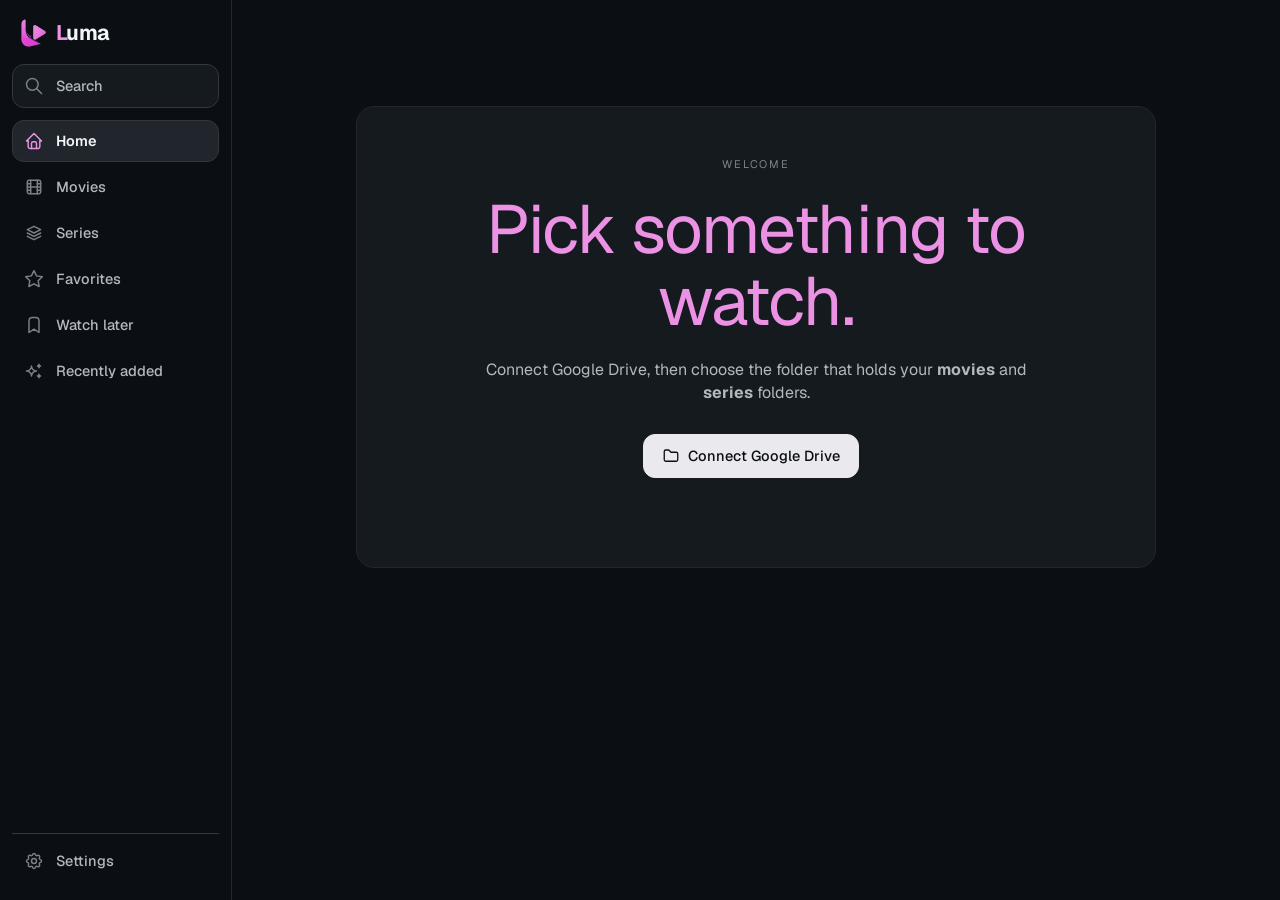
==== index.html @ e4c2c3e5 "feat: next episode button, Continue watching on Home, re-sync on return Co-Authored-By: Claude Opus " ====
<!doctype html>
<html lang="en">
<head>
<meta charset="utf-8">
<meta name="viewport" content="width=device-width, initial-scale=1, maximum-scale=1, viewport-fit=cover">
<title>Luma</title>
<!-- Added to the Home Screen it opens like an app: its own icon, full screen, no Safari bars. -->
<meta name="apple-mobile-web-app-capable" content="yes">
<meta name="mobile-web-app-capable" content="yes">
<meta name="apple-mobile-web-app-status-bar-style" content="black-translucent">
<meta name="apple-mobile-web-app-title" content="Luma">
<meta name="theme-color" content="#0b0f14">
<link rel="apple-touch-icon" href="icon-180.png">
<link rel="manifest" href="manifest.json">
<link rel="stylesheet" href="app.css?v=2">
<link rel="stylesheet" href="web.css?v=2">
</head>
<body>
<aside id="side"></aside>
<main id="main"></main>
<div id="modal"></div>
<div id="toast"></div>
<script src="https://accounts.google.com/gsi/client" async></script>
<script src="native.js?v=2"></script>
<script src="app.js?v=2"></script>
</body>
</html>
---- app.css ----
/* Luma (rebuilt from Extreme InfiniTV), desktop layout, for an old Android TV WebView.
   Colours are upstream's dark theme converted from oklch to hex; layout uses flexbox only
   (no grid, no flex gap, no aspect-ratio, no backdrop blur), which old Chromium supports. */

@font-face { font-family: Geist; font-weight: 400; src: url(fonts/geist-400.woff2) format("woff2"); }
@font-face { font-family: Geist; font-weight: 500; src: url(fonts/geist-500.woff2) format("woff2"); }
@font-face { font-family: Geist; font-weight: 600; src: url(fonts/geist-600.woff2) format("woff2"); }
@font-face { font-family: Geist; font-weight: 700; src: url(fonts/geist-700.woff2) format("woff2"); }

:root {
  --bg: #0b0f14;
  --surface: #151a1f;
  --surface-2: #21262c;
  --surface-3: #2e333a;
  --line: #33383f;
  --line-soft: #22272d;
  --fg: #f3f5f8;
  --fg-2: #b2b8be;
  --fg-3: #7b8187;
  /* The accent is set from Settings > Appearance (app.js applyAccent); these are the default. */
  --accent: #ec92e5;
  --accent-rgb: 236, 146, 229;
  --accent-soft: rgba(var(--accent-rgb), 0.18);
  /* Luma logo: shades of the accent (these are the default purple's; app.js applyAccent). */
  --lg1: #ea8ae2; --lg2: #e156d6; --lg3: #da2bcb;
  --lp1: #ea8ae2; --lp2: #e779de; --lp3: #e35fd8;
  --lsh: #dd40d0;
  --ok: #65d49e;
  --bad: #f08080;
}

* { box-sizing: border-box; }
html, body { margin: 0; height: 100%; overflow: hidden; }
body {
  display: flex;
  /* Transparent: MainActivity paints the same colour behind the page (the video sits between). */
  background: transparent;
  color: var(--fg);
  font: 400 15px/1.4 Geist, Roboto, "Noto Sans", "Noto Naskh Arabic", sans-serif;
  -webkit-font-smoothing: antialiased;
}
button, input { font: inherit; color: inherit; }
button { background: none; border: 0; padding: 0; cursor: pointer; text-align: left; }
.ic { width: 20px; height: 20px; flex: none; }
.ic.fill { fill: currentColor; }
::-webkit-scrollbar { width: 0; height: 0; }
.muted { color: var(--fg-3); }
.hidden { display: none !important; }


/* ---- sidebar ---- */
#side {
  width: 232px;
  flex: none;
  display: flex;
  flex-direction: column;
  padding: 18px 12px 14px;
  border-right: 1px solid var(--line-soft);
  background: var(--bg);
}
/* The name like the page titles: bold, with the first letter in the accent colour. */
.brand { display: flex; align-items: center; padding: 0 8px 16px; font-size: 21px; letter-spacing: -0.03em; }
.brand svg { height: 30px; width: 27px; margin-right: 9px; flex: none; }
.brand b { font-weight: 700; }
.brand b span { color: var(--accent); }

.nav {
  display: flex;
  align-items: center;
  width: 100%;
  height: 42px;
  padding: 0 11px;
  margin-bottom: 4px;
  border: 1px solid transparent;
  border-radius: 12px;
  color: var(--fg-2);
  font-size: 14.5px;
  font-weight: 500;
}
.nav .ic { margin-right: 12px; color: var(--fg-3); }
.nav.on { background: var(--surface-2); border-color: var(--line); color: var(--fg); font-weight: 600; }
.nav.on .ic { color: var(--accent); }
.nav:active { background: var(--surface-2); color: var(--fg); }
.nav.search-btn { border-color: var(--line); background: var(--surface); margin-bottom: 12px; height: 44px; }
.nav.search-btn .kbd { margin-left: auto; font-size: 11px; color: var(--fg-3); border: 1px solid var(--line); border-radius: 5px; padding: 1px 6px; }
.side-fill { flex: 1; }
.provider { height: 46px; background: var(--surface); border-color: var(--line); color: var(--fg); font-weight: 600; font-size: 14px; }
.provider .xt, .xt {
  display: inline-block; font-size: 10px; font-weight: 600; letter-spacing: 0.04em; color: var(--fg-2);
  border: 1px solid var(--line); border-radius: 6px; padding: 2px 5px; margin-right: 10px;
}
.provider .name { flex: 1; overflow: hidden; white-space: nowrap; text-overflow: ellipsis; }
.provider .ic { margin: 0; width: 16px; }
.side-sep { border-top: 1px solid var(--line); margin: 8px 0 6px; }

/* ---- main ---- */
#main {
  flex: 1;
  height: 100%;
  overflow-y: auto;
  overflow-x: hidden;
  padding: 26px 32px 40px;
  position: relative;
  background: radial-gradient(ellipse 60% 220px at 30% 0, rgba(var(--accent-rgb), 0.09), transparent);
}
#main.v-home { background: var(--bg); }

h1.ttl { font-size: 50px; line-height: 1.05; font-weight: 700; letter-spacing: -0.035em; margin: 6px 0 8px; }
h1.ttl span { color: var(--accent); }
.sub { color: var(--fg-2); font-size: 15px; margin: 0 0 18px; max-width: 560px; }
.sub b { color: var(--fg); font-weight: 600; }
.sub .sep { display: inline-block; width: 1px; height: 12px; background: var(--line); margin: 0 12px; vertical-align: middle; }
h2 { font-size: 24px; font-weight: 700; letter-spacing: -0.02em; margin: 0; }
.sec-h { display: flex; align-items: center; justify-content: space-between; margin: 26px 0 14px; }
.link { font-size: 13px; color: var(--fg-3); padding: 4px 8px; border-radius: 8px; }

/* ---- controls ---- */
.filters { display: flex; margin-bottom: 12px; }
.filters > * { margin-right: 12px; }
.filters > *:last-child { margin-right: 0; }
.sel, .box {
  display: flex; align-items: center; height: 44px; padding: 0 14px;
  background: var(--surface); border: 1px solid var(--line); border-radius: 12px; font-size: 14.5px;
  white-space: nowrap; overflow: hidden;
}
.sel .lbl { color: var(--fg-3); margin-right: 8px; }
.sel .val { flex: 1; overflow: hidden; text-overflow: ellipsis; font-weight: 500; }
.sel .ic { width: 16px; margin-left: 8px; color: var(--fg-3); }
.sel.w1 { width: 320px; }
.box { flex: 1; padding: 0; }
.box .ic { width: 18px; margin: 0 10px 0 14px; color: var(--fg-3); }
.box input { flex: 1; height: 100%; background: none; border: 0; outline: none; font-size: 14.5px; padding-right: 14px; }
.box input::-webkit-input-placeholder { color: var(--fg-3); }
.box:focus-within { border-color: var(--accent); }
.box input:focus { box-shadow: none; }
.count { font-size: 12.5px; color: var(--fg-3); margin: 4px 0 14px 4px; }

.btn {
  display: inline-flex; align-items: center; height: 44px; padding: 0 18px; margin-right: 10px;
  border-radius: 12px; border: 1px solid var(--line); background: var(--surface); font-weight: 500; font-size: 14.5px;
}
.btn .ic { width: 18px; margin-right: 8px; }
.btn.primary { background: #e9e9ee; color: #0b0f14; border-color: #e9e9ee; }
.btn.danger { color: var(--bad); }
.btn.on { color: var(--accent); }

.chips { display: flex; margin: 0 0 16px; }
.chip {
  height: 34px; padding: 0 14px; margin-right: 8px; border-radius: 17px; border: 1px solid var(--line);
  background: var(--surface); font-size: 14px; display: flex; align-items: center;
}
.chip .n { color: var(--fg-3); margin-left: 8px; }
.chip.on { border-color: var(--accent); background: var(--accent-soft); color: var(--fg); }
.chip.on .n { color: var(--accent); }

.panel { background: var(--surface); border: 1px solid var(--line-soft); border-radius: 18px; }
.empty { padding: 26px 22px; color: var(--fg-2); font-size: 14.5px; }

/* ---- poster cards ---- */
.grid { display: flex; flex-wrap: wrap; }
.card {
  width: calc((100% - 64px) / 5); margin: 0 16px 18px 0; border-radius: 12px; overflow: hidden;
  background: var(--surface-2); border: 1px solid var(--line-soft); position: relative;
  -webkit-transition: -webkit-transform 0.12s ease-out; transition: transform 0.12s ease-out;
}
.grid .card:nth-child(5n) { margin-right: 0; }
.card:active { -webkit-transform: scale(0.97); transform: scale(0.97); }
.poster { position: relative; padding-top: 150%; background: var(--surface-3); overflow: hidden; }
.poster img, .poster .ph { position: absolute; left: 0; top: 0; width: 100%; height: 100%; }
.poster img { object-fit: cover; }
.poster .ph { display: flex; align-items: center; justify-content: center; font-size: 40px; font-weight: 700; color: var(--fg-3); }
.card.sq .poster { padding-top: 62%; background: #0f1318; }
.card.sq .poster img { object-fit: contain; padding: 14px; }
.rate {
  position: absolute; left: 8px; bottom: 8px; display: flex; align-items: center; height: 22px; padding: 0 7px;
  border-radius: 7px; background: rgba(11, 15, 20, 0.82); font-size: 12px; font-weight: 600;
}
.rate .ic { width: 11px; height: 11px; color: var(--accent); margin-right: 4px; }
.badge {
  position: absolute; left: 8px; top: 8px; height: 20px; line-height: 20px; padding: 0 7px; border-radius: 6px;
  background: rgba(11, 15, 20, 0.85); border: 1px solid var(--line); font-size: 10px; font-weight: 700; letter-spacing: 0.05em;
}
.prog { position: absolute; left: 0; right: 0; bottom: 0; height: 3px; background: rgba(255, 255, 255, 0.15); }
.prog i { display: block; height: 100%; background: var(--accent); }
.card .meta { padding: 8px 10px 9px; background: var(--surface-2); }
.card .t { font-size: 14px; font-weight: 600; white-space: nowrap; overflow: hidden; text-overflow: ellipsis; }
.card .s { font-size: 11px; color: var(--fg-3); white-space: nowrap; overflow: hidden; text-overflow: ellipsis; text-transform: uppercase; margin-top: 1px; }

.rail { display: flex; overflow-x: auto; overflow-y: hidden; padding: 6px 4px 12px; margin: -6px -4px 0; }
.rail .card { width: 176px; flex: none; margin: 0 14px 0 0; }

/* ---- home ---- */
.hero { display: flex; height: 360px; }
.tile { position: relative; border-radius: 18px; background: var(--surface); border: 1px solid var(--line); overflow: hidden; display: block; width: 100%; }
.tile:active { background: var(--surface-2); }
.hero .big { flex: 1.7; margin-right: 16px; padding: 44px 44px 40px; }
.hero .side { flex: 1; display: flex; flex-direction: column; }
.hero .side .tile { flex: 1; padding: 24px 24px; }
.hero .side .tile:first-child { margin-bottom: 16px; }
.tile .eyebrow { position: absolute; right: 44px; top: 44px; font-size: 11px; letter-spacing: 0.18em; color: var(--fg-3); text-transform: uppercase; }
.tile .big-ic { width: 76px; height: 76px; color: var(--fg-3); stroke-width: 1.2; }
.tile .h { font-size: 84px; font-weight: 700; letter-spacing: -0.04em; line-height: 1; margin-top: 52px; }
.tile .p { color: var(--fg-2); font-size: 15px; margin-top: 18px; }
.side .tile .ic { width: 34px; height: 34px; color: var(--fg-3); stroke-width: 1.3; }
.side .tile .h { font-size: 40px; margin-top: 16px; }
.side .tile .p { font-size: 13.5px; margin-top: 4px; }

.welcome { max-width: 800px; margin: 80px auto 0; text-align: center; padding: 50px 60px 44px; }
.welcome .eyebrow { font-size: 11px; letter-spacing: 0.18em; color: var(--fg-3); }
.welcome .big { font-size: 68px; line-height: 1.05; color: var(--accent); letter-spacing: -0.02em; margin: 22px 0 22px; font-weight: 400; }
.welcome p { color: var(--fg-2); font-size: 16px; margin: 0 auto 30px; max-width: 580px; }
.welcome .fine { font-size: 12px; color: var(--fg-3); margin-top: 28px; }



/* ---- detail ---- */
.detail { position: relative; margin: -26px -32px 0; padding: 40px 32px 0; min-height: 420px; }
.backdrop { position: absolute; left: 0; top: 0; right: 0; height: 420px; overflow: hidden; }
.backdrop img { width: 100%; height: 100%; object-fit: cover; opacity: 0.35; }
.backdrop:after { content: ""; position: absolute; left: 0; right: 0; top: 0; bottom: 0; background: linear-gradient(to bottom, rgba(11, 15, 20, 0.2), var(--bg) 96%); }
.dwrap { position: relative; display: flex; }
.dposter { width: 230px; flex: none; margin-right: 34px; border-radius: 14px; overflow: hidden; border: 1px solid var(--line); background: var(--surface-3); }
.dinfo { flex: 1; min-width: 0; padding-top: 6px; }
.dinfo h1 { font-size: 40px; line-height: 1.1; letter-spacing: -0.03em; margin: 0 0 10px; font-weight: 700; }
.dmeta { color: var(--fg-2); font-size: 14px; margin-bottom: 18px; }
.dmeta span { margin-right: 14px; }
.dmeta .ic { width: 13px; height: 13px; color: var(--accent); vertical-align: -1px; }
.dacts { margin-bottom: 18px; }
.plot { color: var(--fg-2); font-size: 15px; line-height: 1.55; max-width: 780px; margin-bottom: 12px; }
.facts { font-size: 13.5px; color: var(--fg-3); max-width: 780px; }
.facts b { color: var(--fg-2); font-weight: 500; }
.seasons { display: flex; flex-wrap: wrap; margin: 26px 0 10px; }
.seasons .chip { margin-bottom: 8px; }
.ep { display: flex; align-items: center; padding: 10px; border-radius: 12px; margin-bottom: 6px; background: var(--surface); border: 1px solid var(--line-soft); }
.ep:active { background: var(--surface-2); }
.ep .th { width: 150px; height: 84px; flex: none; border-radius: 8px; overflow: hidden; background: var(--surface-3); margin-right: 16px; position: relative; }
.ep .th img { width: 100%; height: 100%; object-fit: cover; }
.ep .no { font-size: 12px; color: var(--fg-3); font-weight: 600; letter-spacing: 0.05em; }
.ep .nm { font-size: 15px; font-weight: 600; margin: 2px 0 3px; }
.ep .fn { font-size: 11.5px; color: var(--fg-3); opacity: 0.7; margin-top: 4px; font-family: ui-monospace, monospace; white-space: nowrap; overflow: hidden; text-overflow: ellipsis; }
.ep .pl { font-size: 12.5px; color: var(--fg-3); max-height: 36px; overflow: hidden; }
.ep.last .no { color: var(--accent); }

/* ---- search ---- */
.bigsearch { height: 58px; border-radius: 14px; margin-bottom: 14px; }
.bigsearch input { font-size: 17px; }
.sres-h { display: flex; align-items: baseline; margin: 18px 0 12px; }
.sres-h h2 { font-size: 19px; margin-right: 10px; }
.sres-h span { color: var(--fg-3); font-size: 13px; }
.hint { text-align: center; color: var(--fg-2); margin-top: 60px; font-size: 16px; }
.hint small { display: block; color: var(--fg-3); font-size: 12px; margin-top: 6px; }

/* ---- settings ---- */
.set { max-width: 760px; }
.set h2 { margin: 28px 0 12px; }
.set .panel { padding: 20px 22px; }
.acct { display: flex; align-items: center; padding: 14px 16px; border: 1px solid var(--line); border-left: 3px solid var(--accent); border-radius: 12px; background: var(--bg); margin-bottom: 16px; }
.acct .xt { padding: 6px 12px; background: var(--accent-soft); color: var(--accent); border-color: transparent; margin-right: 14px; }
.acct .n { font-weight: 600; }
.acct .u { font-family: monospace; font-size: 12px; color: var(--fg-3); }
.acct .e { font-size: 12px; color: var(--fg-3); }
.setrow { display: flex; align-items: center; justify-content: space-between; padding: 12px 0; border-bottom: 1px solid var(--line-soft); }
.setrow:last-child { border-bottom: 0; }
.setrow .l b { display: block; font-weight: 600; }
.setrow .l small { color: var(--fg-3); font-size: 12.5px; }
.seg { display: flex; background: var(--bg); border: 1px solid var(--line); border-radius: 12px; padding: 3px; }
.seg .btn { height: 36px; margin: 0; border: 0; background: none; }
.seg .btn.on { background: var(--accent-soft); color: var(--accent); }
.kv { font-size: 13.5px; color: var(--fg-2); padding: 3px 0; word-break: break-all; }
.kv b { color: var(--fg); font-weight: 500; }

/* ---- modal picker, toast ---- */
#modal { display: none; position: fixed; left: 0; top: 0; right: 0; bottom: 0; background: rgba(0, 0, 0, 0.6); z-index: 10; }
.sheet { position: absolute; left: 50%; top: 50%; width: 520px; margin-left: -260px; height: 560px; margin-top: -280px; display: flex; flex-direction: column; background: var(--surface); border: 1px solid var(--line); border-radius: 18px; padding: 18px 14px 14px; }
.sheet .h { font-size: 18px; font-weight: 700; padding: 0 8px 12px; }
.sheet .opts { flex: 1; overflow-y: auto; }
.sheet.dlg { width: 440px; margin-left: -220px; height: auto; margin-top: -100px; padding: 24px 24px 22px; }
.sheet.dlg .h { padding: 0 0 6px; font-size: 20px; }
.sheet.dlg p { margin: 0 0 22px; color: var(--fg-2); font-size: 15px; }
.dlg-btns { display: flex; }
.dlg-btns .btn { flex: 1; justify-content: center; }
.dlg-btns .btn:last-child { margin-right: 0; }
.sheet.mgr { width: 700px; margin-left: -350px; height: 620px; margin-top: -310px; padding: 20px 18px 16px; }
.mgr .box { flex: none; height: 44px; margin: 0 4px 12px; }
.mgr .chips { margin: 0 4px 10px; }
.mgr .dlg-btns { margin-top: 12px; }
.mrow { display: flex; align-items: center; padding: 7px 10px; border-radius: 10px; margin-bottom: 2px; }
.mrow:active { background: var(--surface-2); }
.ck {
  width: 22px; height: 22px; flex: none; margin-right: 12px; border: 2px solid var(--line); border-radius: 6px;
  display: flex; align-items: center; justify-content: center; font-size: 14px; font-weight: 700; color: transparent;
}
.mrow.on .ck { background: var(--accent); border-color: var(--accent); color: #0b0f14; }
.mth { width: 34px; height: 50px; flex: none; margin-right: 12px; border-radius: 6px; overflow: hidden; background: var(--surface-3); }
.mth img { width: 100%; height: 100%; object-fit: cover; }
.mrow.l .mth { width: 50px; height: 36px; background: #0f1318; }
.mrow.l .mth img { object-fit: contain; padding: 3px; }
.mnm { flex: 1; min-width: 0; font-size: 14.5px; font-weight: 600; white-space: nowrap; overflow: hidden; text-overflow: ellipsis; }
.mkd { flex: none; margin-left: 12px; font-size: 12px; color: var(--fg-3); }
.opt { display: block; width: 100%; padding: 11px 12px; border-radius: 10px; font-size: 15px; white-space: nowrap; overflow: hidden; text-overflow: ellipsis; }
.opt:active { background: var(--surface-2); }
.opt.on { color: var(--accent); font-weight: 600; }
#toast {
  position: fixed; left: 50%; bottom: 36px; width: 560px; margin-left: -280px; text-align: center; z-index: 20;
  padding: 12px 18px; border-radius: 12px; background: var(--surface-2); border: 1px solid var(--line);
  font-size: 14.5px; opacity: 0; -webkit-transition: opacity 0.2s; transition: opacity 0.2s; pointer-events: none;
}
#toast.show { opacity: 1; }
.spin { color: var(--fg-3); padding: 30px 4px; font-size: 14.5px; }

/* ---- accent swatches (Settings > Appearance) ---- */
.swatches { display: flex; }
.sw { width: 34px; height: 34px; border-radius: 17px; margin-left: 10px; border: 3px solid var(--surface); box-shadow: 0 0 0 1px var(--line); }
.sw.on { box-shadow: 0 0 0 2px var(--fg); }
.sw.f:active { box-shadow: 0 0 0 3px var(--fg); }

/* ---- who's watching ---- */
.who { max-width: 640px; padding: 26px 28px; margin-top: 10px; }
.who .chips { flex-wrap: wrap; margin-bottom: 18px; min-height: 40px; }
.who .chip .ic { width: 16px; height: 16px; margin-right: 6px; }
.who .box { margin-bottom: 6px; }
.who .err { color: var(--bad); font-size: 14px; min-height: 20px; margin-bottom: 12px; }
.rename { display: flex; align-items: center; margin-top: 16px; }
.rename .box { flex: 1; max-width: 420px; margin-right: 12px; }
.set .err { color: var(--bad); font-size: 14px; min-height: 20px; margin: 8px 0 4px; }
.who-btns { display: flex; }
.who-btns .btn { margin-right: 12px; }
---- web.css ----
/* Luma Drive on the web. app.css is the Android app's, for a 1280px landscape page; this adds
   what the app drew natively there (the page background, the player, the sign-in box), the
   iPhone's safe areas (notch, home bar), and a phone layout. */

html { background: var(--bg); }
body { padding-left: env(safe-area-inset-left); padding-right: env(safe-area-inset-right); }
#side { padding-top: calc(18px + env(safe-area-inset-top)); overflow-y: auto; }
#main { padding-top: calc(26px + env(safe-area-inset-top)); }
/* Safari zooms into any text field under 16px; keep them at 16. */
.box input, .bigsearch input { font-size: 16px; }

/* ---- player: Safari's own video, on a black page with the title and a close button ---- */
#player { display: none; position: fixed; left: 0; top: 0; right: 0; bottom: 0; z-index: 40; background: #000; flex-direction: column; }
#player .pbar {
  display: flex; align-items: center; flex: none;
  padding: calc(8px + env(safe-area-inset-top)) calc(12px + env(safe-area-inset-right)) 8px calc(16px + env(safe-area-inset-left));
}
#player .ptitle { flex: 1; min-width: 0; color: #fff; font-weight: 600; font-size: 15px; white-space: nowrap; overflow: hidden; text-overflow: ellipsis; }
#player .pnext { flex: none; height: 40px; padding: 0 14px; margin: 0 10px; border-radius: 20px; background: rgba(255, 255, 255, 0.12); color: #fff; font-size: 14px; font-weight: 600; white-space: nowrap; }
#player .pclose { flex: none; width: 44px; height: 44px; border-radius: 22px; background: rgba(255, 255, 255, 0.12); color: #fff; font-size: 18px; text-align: center; }
#player video { flex: 1; min-height: 0; width: 100%; padding-bottom: env(safe-area-inset-bottom); }

/* ---- "Continue with Google" (the sign-in lasts an hour) ---- */
#gate { display: none; position: fixed; left: 0; top: 0; right: 0; bottom: 0; z-index: 60; background: rgba(0, 0, 0, 0.7); align-items: center; justify-content: center; padding: 16px; }
.gate-box { width: 100%; max-width: 420px; background: var(--surface); border: 1px solid var(--line); border-radius: 18px; padding: 24px; }
.gate-box .h { font-size: 20px; font-weight: 700; margin-bottom: 6px; }
.gate-box p { color: var(--fg-2); margin: 0 0 20px; font-size: 15px; }
.gate-box .btn { margin: 0; }

/* ---- phone: the sidebar becomes a bottom bar, grids get fewer columns ---- */
@media (max-width: 820px), (max-height: 500px) {
  body { flex-direction: column; }
  #main { padding: calc(16px + env(safe-area-inset-top)) 16px calc(84px + env(safe-area-inset-bottom)); }

  #side {
    position: fixed; left: 0; right: 0; bottom: 0; z-index: 30; width: auto; height: auto; overflow: visible;
    flex-direction: row; padding: 4px calc(4px + env(safe-area-inset-right)) calc(4px + env(safe-area-inset-bottom)) calc(4px + env(safe-area-inset-left));
    border-right: 0; border-top: 1px solid var(--line-soft); background: rgba(11, 15, 20, 0.97);
  }
  #side .brand, #side .side-fill, #side .side-sep, #side .provider, #side [data-go="recent"] { display: none; }
  #side .nav, #side .nav.search-btn {
    flex: 1; min-width: 0; flex-direction: column; justify-content: center; height: 54px; margin: 0; padding: 0;
    border: 0; background: none; font-size: 10.5px; font-weight: 500; text-align: center; white-space: nowrap;
  }
  #side .nav .ic { margin: 0 0 3px; width: 22px; height: 22px; }
  #side .nav.on { background: none; color: var(--accent); }
  #side .nav.search-btn { order: 2; }
  #side [data-go="home"] { order: 1; }
  #side [data-go="movies"] { order: 3; }
  #side [data-go="series"] { order: 4; }
  #side [data-go="favorites"] { order: 5; }
  #side [data-go="later"] { order: 6; }
  #side [data-go="settings"] { order: 7; }

  h1.ttl { font-size: 34px; }
  .sub { font-size: 14px; }
  h2 { font-size: 20px; }

  .hero { flex-direction: column; height: auto; }
  .hero .big { margin: 0 0 12px; padding: 22px; }
  .tile .eyebrow { position: static; margin-bottom: 14px; }
  .tile .big-ic { width: 44px; height: 44px; }
  .tile .h { font-size: 44px; margin-top: 12px; }
  .tile .p { margin-top: 8px; }
  .hero .side { flex-direction: row; }
  .hero .side .tile { padding: 16px; }
  .hero .side .tile:first-child { margin: 0 12px 0 0; }
  .side .tile .h { font-size: 24px; margin-top: 10px; }
  .side .tile .p { display: none; }

  .rail .card { width: 118px; margin-right: 10px; }
  .card { width: calc((100% - 20px) / 3); margin: 0 10px 12px 0; }
  .grid .card:nth-child(5n) { margin-right: 10px; }
  .grid .card:nth-child(3n) { margin-right: 0; }
  .card .meta { padding: 6px 8px 7px; }
  .card .t { font-size: 12.5px; }
  .card .s { font-size: 10px; }
  .poster .ph { font-size: 28px; }

  .filters { flex-wrap: wrap; }
  .filters > * { margin: 0 8px 8px 0; }
  .sel.w1 { width: auto; flex: 1; }
  .filters .box { flex-basis: 100%; order: 3; margin-right: 0; }

  .detail { margin: calc(-16px - env(safe-area-inset-top)) -16px 0; padding: calc(20px + env(safe-area-inset-top)) 16px 0; min-height: 0; }
  .backdrop { height: 300px; }
  .dposter { width: 110px; margin-right: 14px; align-self: flex-start; }
  .dinfo h1 { font-size: 24px; }
  .dmeta { font-size: 12.5px; margin-bottom: 12px; }
  .dmeta span { display: inline-block; margin-right: 10px; }
  .dacts { display: flex; flex-wrap: wrap; }
  .dacts .btn { height: 38px; padding: 0 12px; margin: 0 8px 8px 0; font-size: 13.5px; }
  .plot { font-size: 14px; }
  .seasons { flex-wrap: nowrap; overflow-x: auto; margin: 18px 0 8px; }
  .seasons .chip { flex: none; }
  .ep .th { width: 112px; height: 63px; margin-right: 12px; }
  .ep .nm { font-size: 14px; }
  .ep .pl { font-size: 12px; }

  .welcome { margin: 30px auto 0; padding: 30px 20px; }
  .welcome .big { font-size: 40px; }

  .set .panel { padding: 16px; }
  .set .btn { margin-bottom: 8px; }
  .setrow { flex-wrap: wrap; }
  .swatches { flex-wrap: wrap; margin-top: 10px; }
  .sw { margin: 0 8px 8px 0; }
  .rename { flex-wrap: wrap; }
  .rename .box { flex-basis: 100%; max-width: none; margin: 0 0 8px; }
  .who { padding: 18px 16px; }
  .who-btns { flex-wrap: wrap; }
  .who-btns .btn { margin-bottom: 8px; }

  .chips { flex-wrap: wrap; }
  .chip { margin-bottom: 8px; }
  .sheet, .sheet.mgr { left: 16px; right: 16px; width: auto; margin: 0; top: 12vh; height: 76vh; }
  .sheet.dlg { left: 16px; right: 16px; width: auto; margin: 0; top: 30vh; height: auto; }
  #toast { left: 16px; right: 16px; width: auto; margin-left: 0; bottom: calc(76px + env(safe-area-inset-bottom)); }
}

/* Phone on its side: wider, so five posters a row again. */
@media (max-height: 500px) and (min-width: 600px) {
  .card { width: calc((100% - 40px) / 5); }
  .grid .card:nth-child(3n) { margin-right: 10px; }
  .grid .card:nth-child(5n) { margin-right: 0; }
  .hero { flex-direction: row; }
  .hero .big { margin: 0 12px 0 0; }
  .hero .side { flex-direction: column; }
  .hero .side .tile:first-child { margin: 0 0 12px; }
}
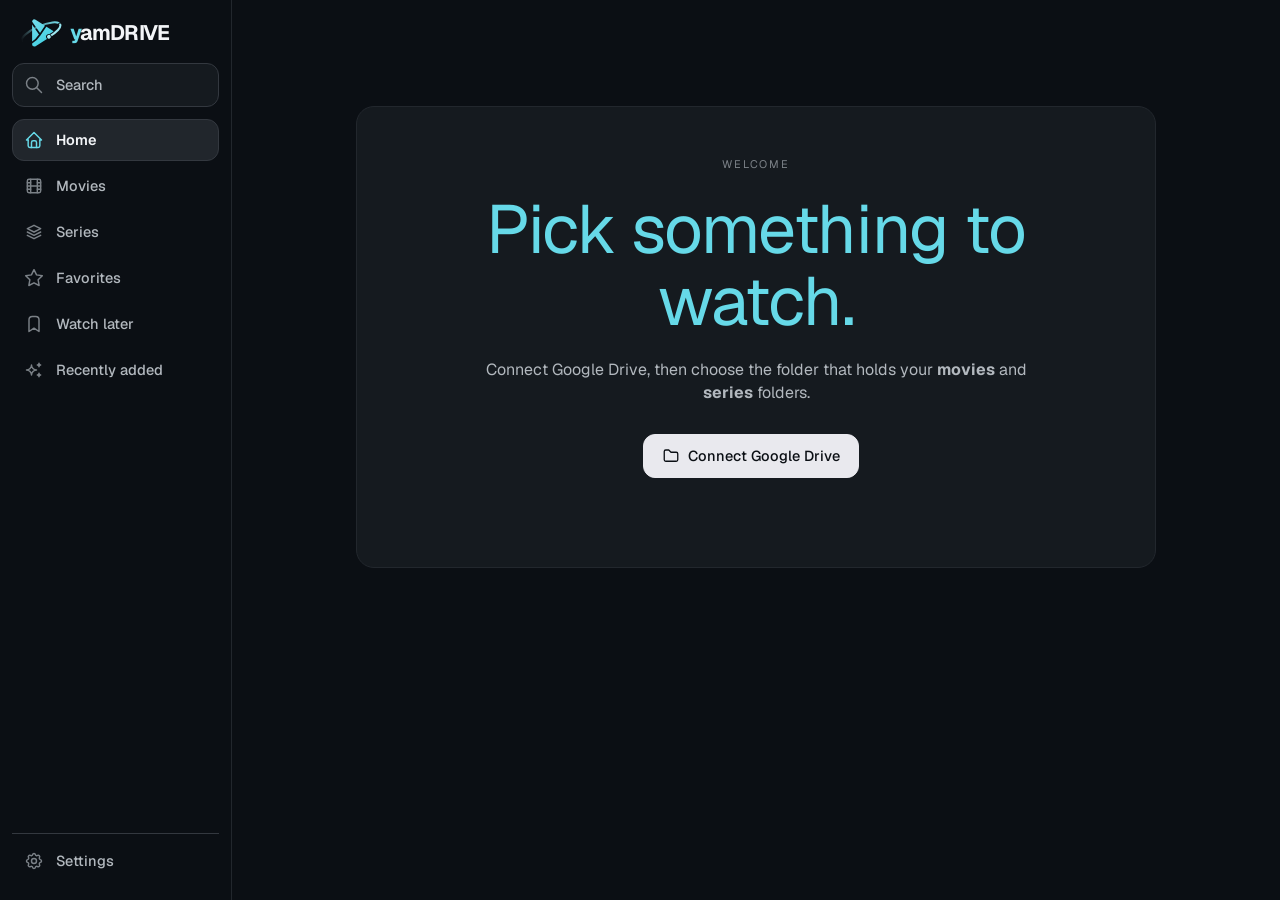
==== commit 878c9fc5: "feat: rename to yamDRIVE, new logo, cyan by default The app is called yamDRIVE: launcher label, side" ====
--- a/index.html
+++ b/index.html
@@ -3,17 +3,17 @@
 <head>
 <meta charset="utf-8">
 <meta name="viewport" content="width=device-width, initial-scale=1, maximum-scale=1, viewport-fit=cover">
-<title>Luma</title>
+<title>yamDRIVE</title>
 <!-- Added to the Home Screen it opens like an app: its own icon, full screen, no Safari bars. -->
 <meta name="apple-mobile-web-app-capable" content="yes">
 <meta name="mobile-web-app-capable" content="yes">
 <meta name="apple-mobile-web-app-status-bar-style" content="black-translucent">
-<meta name="apple-mobile-web-app-title" content="Luma">
+<meta name="apple-mobile-web-app-title" content="yamDRIVE">
 <meta name="theme-color" content="#0b0f14">
 <link rel="apple-touch-icon" href="icon-180.png">
 <link rel="manifest" href="manifest.json">
-<link rel="stylesheet" href="app.css?v=2">
-<link rel="stylesheet" href="web.css?v=2">
+<link rel="stylesheet" href="app.css?v=10">
+<link rel="stylesheet" href="web.css?v=10">
 </head>
 <body>
 <aside id="side"></aside>
@@ -21,7 +21,7 @@
 <div id="modal"></div>
 <div id="toast"></div>
 <script src="https://accounts.google.com/gsi/client" async></script>
-<script src="native.js?v=2"></script>
-<script src="app.js?v=2"></script>
+<script src="native.js?v=10"></script>
+<script src="app.js?v=10"></script>
 </body>
 </html>
--- a/app.css
+++ b/app.css
@@ -18,13 +18,13 @@
   --fg-2: #b2b8be;
   --fg-3: #7b8187;
   /* The accent is set from Settings > Appearance (app.js applyAccent); these are the default. */
-  --accent: #ec92e5;
-  --accent-rgb: 236, 146, 229;
+  --accent: #66d9e8;
+  --accent-rgb: 102, 217, 232;
   --accent-soft: rgba(var(--accent-rgb), 0.18);
-  /* Luma logo: shades of the accent (these are the default purple's; app.js applyAccent). */
-  --lg1: #ea8ae2; --lg2: #e156d6; --lg3: #da2bcb;
-  --lp1: #ea8ae2; --lp2: #e779de; --lp3: #e35fd8;
-  --lsh: #dd40d0;
+  /* yamDRIVE logo: button (lg) and orbit (lp) shades; these are yamtv_logo.svg's own cyan,
+     and app.js applyAccent replaces them with the chosen accent's. */
+  --lg1: #87e1ed; --lg2: #52d4e5; --lg3: #26c9df;
+  --lp1: #a6e9f2; --lp2: #75ddea; --lp3: #5bd6e6;
   --ok: #65d49e;
   --bad: #f08080;
 }
@@ -60,7 +60,7 @@
 }
 /* The name like the page titles: bold, with the first letter in the accent colour. */
 .brand { display: flex; align-items: center; padding: 0 8px 16px; font-size: 21px; letter-spacing: -0.03em; }
-.brand svg { height: 30px; width: 27px; margin-right: 9px; flex: none; }
+.brand svg { height: 28px; width: 42px; margin-right: 8px; flex: none; }
 .brand b { font-weight: 700; }
 .brand b span { color: var(--accent); }
 
@@ -233,6 +233,8 @@
 .seasons .chip { margin-bottom: 8px; }
 .ep { display: flex; align-items: center; padding: 10px; border-radius: 12px; margin-bottom: 6px; background: var(--surface); border: 1px solid var(--line-soft); }
 .ep:active { background: var(--surface-2); }
+/* The text column may shrink, so long plots wrap and file names end in "…" inside the row. */
+.ep > div:last-child { flex: 1; min-width: 0; }
 .ep .th { width: 150px; height: 84px; flex: none; border-radius: 8px; overflow: hidden; background: var(--surface-3); margin-right: 16px; position: relative; }
 .ep .th img { width: 100%; height: 100%; object-fit: cover; }
 .ep .no { font-size: 12px; color: var(--fg-3); font-weight: 600; letter-spacing: 0.05em; }
@@ -325,3 +327,105 @@
 .set .err { color: var(--bad); font-size: 14px; min-height: 20px; margin: 8px 0 4px; }
 .who-btns { display: flex; }
 .who-btns .btn { margin-right: 12px; }
+
+/* ---- phone (web, and the Android app on a phone): the sidebar becomes a bottom bar, grids get fewer columns ---- */
+@media (max-width: 820px), (max-height: 500px) {
+  body { flex-direction: column; }
+  #main { padding: calc(16px + env(safe-area-inset-top)) 16px calc(84px + env(safe-area-inset-bottom)); }
+
+  #side {
+    position: fixed; left: 0; right: 0; bottom: 0; z-index: 30; width: auto; height: auto; overflow: visible;
+    flex-direction: row; padding: 4px calc(4px + env(safe-area-inset-right)) calc(4px + env(safe-area-inset-bottom)) calc(4px + env(safe-area-inset-left));
+    border-right: 0; border-top: 1px solid var(--line-soft); background: var(--bg);
+  }
+  #side .brand, #side .side-fill, #side .side-sep, #side .provider, #side [data-go="recent"] { display: none; }
+  #side .nav, #side .nav.search-btn {
+    flex: 1; min-width: 0; flex-direction: column; justify-content: center; height: 54px; margin: 0; padding: 0;
+    border: 0; background: none; font-size: 10.5px; font-weight: 500; text-align: center; white-space: nowrap;
+  }
+  #side .nav .ic { margin: 0 0 3px; width: 22px; height: 22px; }
+  #side .nav.on { background: none; color: var(--accent); }
+  #side .nav.search-btn { order: 2; }
+  #side [data-go="home"] { order: 1; }
+  #side [data-go="movies"] { order: 3; }
+  #side [data-go="series"] { order: 4; }
+  #side [data-go="favorites"] { order: 5; }
+  #side [data-go="later"] { order: 6; }
+  #side [data-go="settings"] { order: 7; }
+
+  h1.ttl { font-size: 34px; }
+  .sub { font-size: 14px; }
+  h2 { font-size: 20px; }
+
+  .hero { flex-direction: column; height: auto; }
+  .hero .big { margin: 0 0 12px; padding: 22px; }
+  .tile .eyebrow { position: static; margin-bottom: 14px; }
+  .tile .big-ic { width: 44px; height: 44px; }
+  .tile .h { font-size: 44px; margin-top: 12px; }
+  .tile .p { margin-top: 8px; }
+  .hero .side { flex-direction: row; }
+  .hero .side .tile { padding: 16px; }
+  .hero .side .tile:first-child { margin: 0 12px 0 0; }
+  .side .tile .h { font-size: 24px; margin-top: 10px; }
+  .side .tile .p { display: none; }
+
+  .rail .card { width: 118px; margin-right: 10px; }
+  .card { width: calc((100% - 20px) / 3); margin: 0 10px 12px 0; }
+  .grid .card:nth-child(5n) { margin-right: 10px; }
+  .grid .card:nth-child(3n) { margin-right: 0; }
+  .card .meta { padding: 6px 8px 7px; }
+  .card .t { font-size: 12.5px; }
+  .card .s { font-size: 10px; }
+  .poster .ph { font-size: 28px; }
+
+  .filters { flex-wrap: wrap; }
+  .filters > * { margin: 0 8px 8px 0; }
+  .sel.w1 { width: auto; flex: 1; }
+  .filters .box { flex-basis: 100%; order: 3; margin-right: 0; }
+
+  .detail { margin: calc(-16px - env(safe-area-inset-top)) -16px 0; padding: calc(20px + env(safe-area-inset-top)) 16px 0; min-height: 0; }
+  .backdrop { height: 300px; }
+  .dposter { width: 110px; margin-right: 14px; align-self: flex-start; }
+  .dinfo h1 { font-size: 24px; }
+  .dmeta { font-size: 12.5px; margin-bottom: 12px; }
+  .dmeta span { display: inline-block; margin-right: 10px; }
+  .dacts { display: flex; flex-wrap: wrap; }
+  .dacts .btn { height: 38px; padding: 0 12px; margin: 0 8px 8px 0; font-size: 13.5px; }
+  .plot { font-size: 14px; }
+  .seasons { flex-wrap: nowrap; overflow-x: auto; margin: 18px 0 8px; }
+  .seasons .chip { flex: none; }
+  .ep .th { width: 112px; height: 63px; margin-right: 12px; }
+  .ep .nm { font-size: 14px; }
+  .ep .pl { font-size: 12px; }
+
+  .welcome { margin: 30px auto 0; padding: 30px 20px; }
+  .welcome .big { font-size: 40px; }
+
+  .set .panel { padding: 16px; }
+  .set .btn { margin-bottom: 8px; }
+  .setrow { flex-wrap: wrap; }
+  .swatches { flex-wrap: wrap; margin-top: 10px; }
+  .sw { margin: 0 8px 8px 0; }
+  .rename { flex-wrap: wrap; }
+  .rename .box { flex-basis: 100%; max-width: none; margin: 0 0 8px; }
+  .who { padding: 18px 16px; }
+  .who-btns { flex-wrap: wrap; }
+  .who-btns .btn { margin-bottom: 8px; }
+
+  .chips { flex-wrap: wrap; }
+  .chip { margin-bottom: 8px; }
+  .sheet, .sheet.mgr { left: 16px; right: 16px; width: auto; margin: 0; top: 12vh; height: 76vh; }
+  .sheet.dlg { left: 16px; right: 16px; width: auto; margin: 0; top: 30vh; height: auto; }
+  #toast { left: 16px; right: 16px; width: auto; margin-left: 0; bottom: calc(76px + env(safe-area-inset-bottom)); }
+}
+
+/* Phone on its side: wider, so five posters a row again. */
+@media (max-height: 500px) and (min-width: 600px) {
+  .card { width: calc((100% - 40px) / 5); }
+  .grid .card:nth-child(3n) { margin-right: 10px; }
+  .grid .card:nth-child(5n) { margin-right: 0; }
+  .hero { flex-direction: row; }
+  .hero .big { margin: 0 12px 0 0; }
+  .hero .side { flex-direction: column; }
+  .hero .side .tile:first-child { margin: 0 0 12px; }
+}
--- a/web.css
+++ b/web.css
@@ -1,24 +1,43 @@
 /* Luma Drive on the web. app.css is the Android app's, for a 1280px landscape page; this adds
-   what the app drew natively there (the page background, the player, the sign-in box), the
-   iPhone's safe areas (notch, home bar), and a phone layout. */
+   what the app drew natively there (the page background, the player, the sign-in box) and the
+   iPhone's safe areas (notch, home bar). The phone layout is in app.css, shared with Android. */
 
 html { background: var(--bg); }
+/* Safari on iPhone enlarges text in some blocks by itself; the design sets every size. */
+html { -webkit-text-size-adjust: 100%; text-size-adjust: 100%; }
 body { padding-left: env(safe-area-inset-left); padding-right: env(safe-area-inset-right); }
-#side { padding-top: calc(18px + env(safe-area-inset-top)); overflow-y: auto; }
-#main { padding-top: calc(26px + env(safe-area-inset-top)); }
+/* Wide screens only: this file loads after app.css, so on a phone it would undo the bottom bar. */
+@media (min-width: 821px) and (min-height: 501px) {
+  #side { padding-top: calc(18px + env(safe-area-inset-top)); overflow-y: auto; }
+  #main { padding-top: calc(26px + env(safe-area-inset-top)); }
+}
 /* Safari zooms into any text field under 16px; keep them at 16. */
 .box input, .bigsearch input { font-size: 16px; }
 
 /* ---- player: Safari's own video, on a black page with the title and a close button ---- */
 #player { display: none; position: fixed; left: 0; top: 0; right: 0; bottom: 0; z-index: 40; background: #000; flex-direction: column; }
+/* The bar floats over the video and fades out while it plays (tap to bring it back). */
 #player .pbar {
-  display: flex; align-items: center; flex: none;
-  padding: calc(8px + env(safe-area-inset-top)) calc(12px + env(safe-area-inset-right)) 8px calc(16px + env(safe-area-inset-left));
+  position: absolute; left: 0; top: 0; right: 0; z-index: 2;
+  display: flex; align-items: center;
+  padding: calc(8px + env(safe-area-inset-top)) calc(12px + env(safe-area-inset-right)) 24px calc(16px + env(safe-area-inset-left));
+  background: linear-gradient(rgba(0, 0, 0, 0.75), rgba(0, 0, 0, 0));
+  transition: opacity 0.25s;
 }
+#player.idle .pbar { opacity: 0; pointer-events: none; }
 #player .ptitle { flex: 1; min-width: 0; color: #fff; font-weight: 600; font-size: 15px; white-space: nowrap; overflow: hidden; text-overflow: ellipsis; }
-#player .pnext { flex: none; height: 40px; padding: 0 14px; margin: 0 10px; border-radius: 20px; background: rgba(255, 255, 255, 0.12); color: #fff; font-size: 14px; font-weight: 600; white-space: nowrap; }
+#player .pnav { flex: none; height: 40px; padding: 0 14px; margin-left: 8px; border-radius: 20px; background: rgba(255, 255, 255, 0.12); color: #fff; font-size: 14px; font-weight: 600; white-space: nowrap; }
+#player .pclose { margin-left: 8px; }
+/* Narrow phone upright: shorter labels so the title keeps some room. */
+@media (max-width: 480px) {
+  #player .pnav { padding: 0 12px; font-size: 13px; }
+  #player .pprev { font-size: 0; }
+  #player .pprev:before { content: "‹ Prev"; font-size: 13px; }
+  #player .pnext { font-size: 0; }
+  #player .pnext:before { content: "Next ›"; font-size: 13px; }
+}
 #player .pclose { flex: none; width: 44px; height: 44px; border-radius: 22px; background: rgba(255, 255, 255, 0.12); color: #fff; font-size: 18px; text-align: center; }
-#player video { flex: 1; min-height: 0; width: 100%; padding-bottom: env(safe-area-inset-bottom); }
+#player video { flex: 1; min-height: 0; width: 100%; height: 100%; padding-bottom: env(safe-area-inset-bottom); }
 
 /* ---- "Continue with Google" (the sign-in lasts an hour) ---- */
 #gate { display: none; position: fixed; left: 0; top: 0; right: 0; bottom: 0; z-index: 60; background: rgba(0, 0, 0, 0.7); align-items: center; justify-content: center; padding: 16px; }
@@ -26,105 +45,3 @@
 .gate-box .h { font-size: 20px; font-weight: 700; margin-bottom: 6px; }
 .gate-box p { color: var(--fg-2); margin: 0 0 20px; font-size: 15px; }
 .gate-box .btn { margin: 0; }
-
-/* ---- phone: the sidebar becomes a bottom bar, grids get fewer columns ---- */
-@media (max-width: 820px), (max-height: 500px) {
-  body { flex-direction: column; }
-  #main { padding: calc(16px + env(safe-area-inset-top)) 16px calc(84px + env(safe-area-inset-bottom)); }
-
-  #side {
-    position: fixed; left: 0; right: 0; bottom: 0; z-index: 30; width: auto; height: auto; overflow: visible;
-    flex-direction: row; padding: 4px calc(4px + env(safe-area-inset-right)) calc(4px + env(safe-area-inset-bottom)) calc(4px + env(safe-area-inset-left));
-    border-right: 0; border-top: 1px solid var(--line-soft); background: rgba(11, 15, 20, 0.97);
-  }
-  #side .brand, #side .side-fill, #side .side-sep, #side .provider, #side [data-go="recent"] { display: none; }
-  #side .nav, #side .nav.search-btn {
-    flex: 1; min-width: 0; flex-direction: column; justify-content: center; height: 54px; margin: 0; padding: 0;
-    border: 0; background: none; font-size: 10.5px; font-weight: 500; text-align: center; white-space: nowrap;
-  }
-  #side .nav .ic { margin: 0 0 3px; width: 22px; height: 22px; }
-  #side .nav.on { background: none; color: var(--accent); }
-  #side .nav.search-btn { order: 2; }
-  #side [data-go="home"] { order: 1; }
-  #side [data-go="movies"] { order: 3; }
-  #side [data-go="series"] { order: 4; }
-  #side [data-go="favorites"] { order: 5; }
-  #side [data-go="later"] { order: 6; }
-  #side [data-go="settings"] { order: 7; }
-
-  h1.ttl { font-size: 34px; }
-  .sub { font-size: 14px; }
-  h2 { font-size: 20px; }
-
-  .hero { flex-direction: column; height: auto; }
-  .hero .big { margin: 0 0 12px; padding: 22px; }
-  .tile .eyebrow { position: static; margin-bottom: 14px; }
-  .tile .big-ic { width: 44px; height: 44px; }
-  .tile .h { font-size: 44px; margin-top: 12px; }
-  .tile .p { margin-top: 8px; }
-  .hero .side { flex-direction: row; }
-  .hero .side .tile { padding: 16px; }
-  .hero .side .tile:first-child { margin: 0 12px 0 0; }
-  .side .tile .h { font-size: 24px; margin-top: 10px; }
-  .side .tile .p { display: none; }
-
-  .rail .card { width: 118px; margin-right: 10px; }
-  .card { width: calc((100% - 20px) / 3); margin: 0 10px 12px 0; }
-  .grid .card:nth-child(5n) { margin-right: 10px; }
-  .grid .card:nth-child(3n) { margin-right: 0; }
-  .card .meta { padding: 6px 8px 7px; }
-  .card .t { font-size: 12.5px; }
-  .card .s { font-size: 10px; }
-  .poster .ph { font-size: 28px; }
-
-  .filters { flex-wrap: wrap; }
-  .filters > * { margin: 0 8px 8px 0; }
-  .sel.w1 { width: auto; flex: 1; }
-  .filters .box { flex-basis: 100%; order: 3; margin-right: 0; }
-
-  .detail { margin: calc(-16px - env(safe-area-inset-top)) -16px 0; padding: calc(20px + env(safe-area-inset-top)) 16px 0; min-height: 0; }
-  .backdrop { height: 300px; }
-  .dposter { width: 110px; margin-right: 14px; align-self: flex-start; }
-  .dinfo h1 { font-size: 24px; }
-  .dmeta { font-size: 12.5px; margin-bottom: 12px; }
-  .dmeta span { display: inline-block; margin-right: 10px; }
-  .dacts { display: flex; flex-wrap: wrap; }
-  .dacts .btn { height: 38px; padding: 0 12px; margin: 0 8px 8px 0; font-size: 13.5px; }
-  .plot { font-size: 14px; }
-  .seasons { flex-wrap: nowrap; overflow-x: auto; margin: 18px 0 8px; }
-  .seasons .chip { flex: none; }
-  .ep .th { width: 112px; height: 63px; margin-right: 12px; }
-  .ep .nm { font-size: 14px; }
-  .ep .pl { font-size: 12px; }
-
-  .welcome { margin: 30px auto 0; padding: 30px 20px; }
-  .welcome .big { font-size: 40px; }
-
-  .set .panel { padding: 16px; }
-  .set .btn { margin-bottom: 8px; }
-  .setrow { flex-wrap: wrap; }
-  .swatches { flex-wrap: wrap; margin-top: 10px; }
-  .sw { margin: 0 8px 8px 0; }
-  .rename { flex-wrap: wrap; }
-  .rename .box { flex-basis: 100%; max-width: none; margin: 0 0 8px; }
-  .who { padding: 18px 16px; }
-  .who-btns { flex-wrap: wrap; }
-  .who-btns .btn { margin-bottom: 8px; }
-
-  .chips { flex-wrap: wrap; }
-  .chip { margin-bottom: 8px; }
-  .sheet, .sheet.mgr { left: 16px; right: 16px; width: auto; margin: 0; top: 12vh; height: 76vh; }
-  .sheet.dlg { left: 16px; right: 16px; width: auto; margin: 0; top: 30vh; height: auto; }
-  #toast { left: 16px; right: 16px; width: auto; margin-left: 0; bottom: calc(76px + env(safe-area-inset-bottom)); }
-}
-
-/* Phone on its side: wider, so five posters a row again. */
-@media (max-height: 500px) and (min-width: 600px) {
-  .card { width: calc((100% - 40px) / 5); }
-  .grid .card:nth-child(3n) { margin-right: 10px; }
-  .grid .card:nth-child(5n) { margin-right: 0; }
-  .hero { flex-direction: row; }
-  .hero .big { margin: 0 12px 0 0; }
-  .hero .side { flex-direction: column; }
-  .hero .side .tile:first-child { margin: 0 0 12px; }
-}
